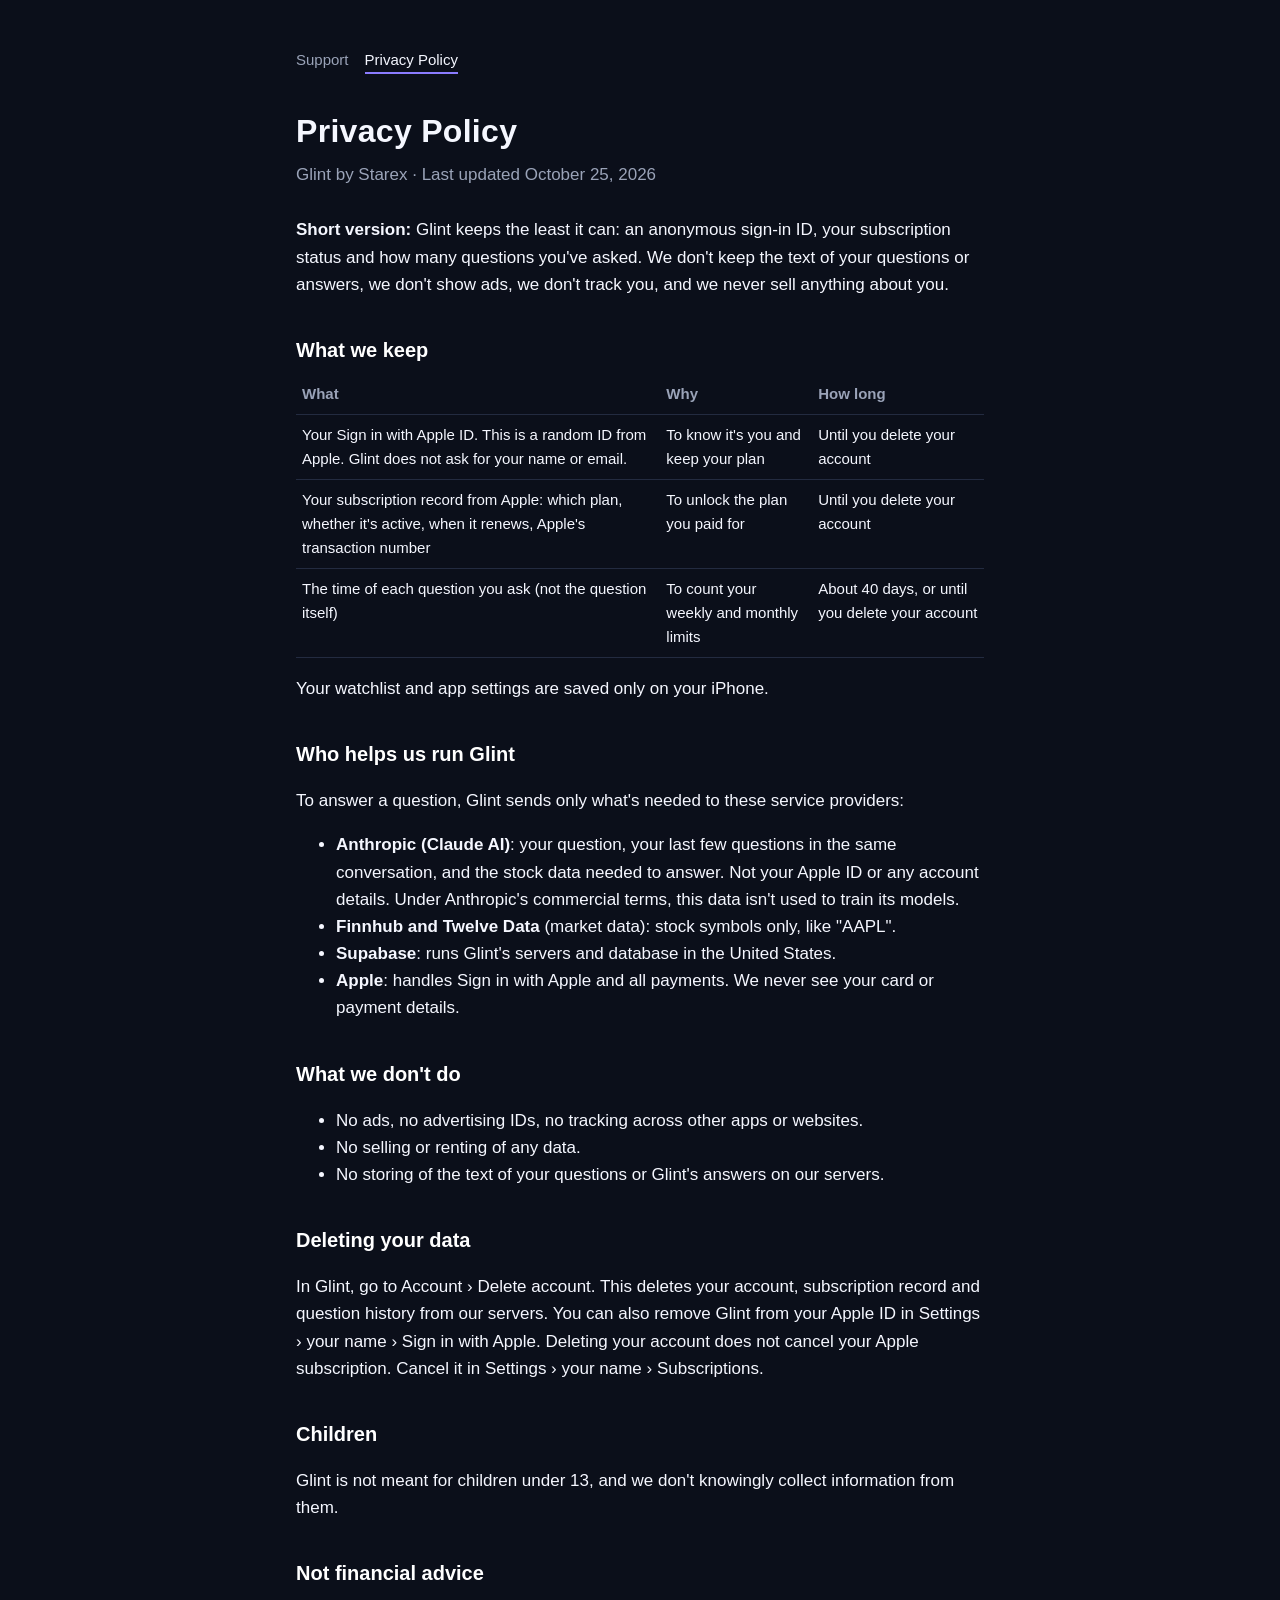
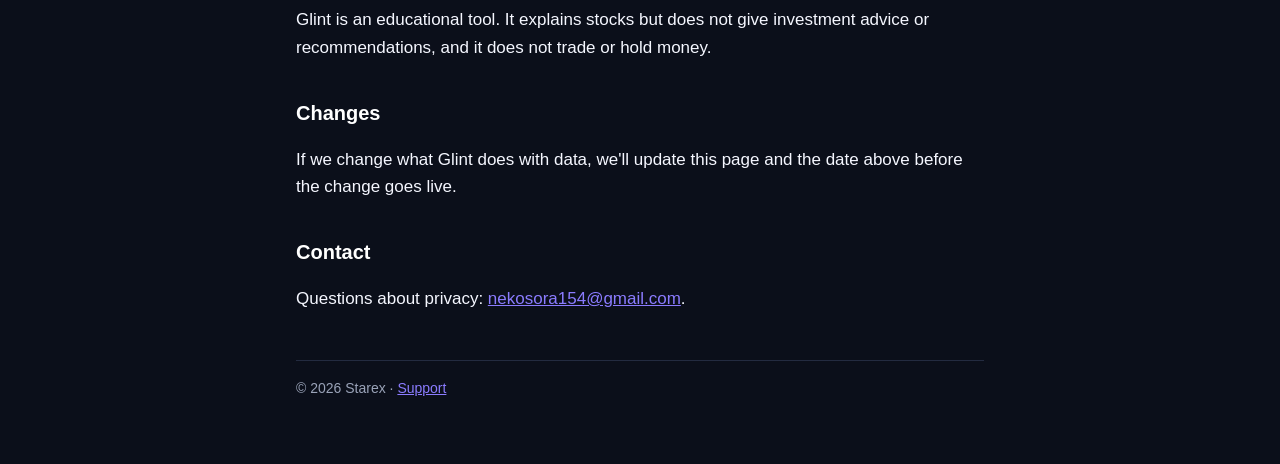
==== privacy.html @ 2c7f06db "Glint support page and privacy policy Co-Authored-By: Claude Opus 5.5 <noreply@anthropic.com>" ====
<!doctype html>
<html lang="en"><head><meta charset="utf-8"><meta name="viewport" content="width=device-width,initial-scale=1">
<title>Glint – Privacy Policy</title><link rel="stylesheet" href="style.css"><link rel="icon" href="icon.png"></head>
<body><main>
<nav><a href="./">Support</a><a class="on" href="privacy.html">Privacy Policy</a></nav>
<h1>Privacy Policy</h1>
<p class="sub">Glint by Starex · Last updated October 25, 2026</p>

<p><b>Short version:</b> Glint keeps the least it can: an anonymous sign-in ID, your subscription status and how many questions you've asked. We don't keep the text of your questions or answers, we don't show ads, we don't track you, and we never sell anything about you.</p>

<h2>What we keep</h2>
<table>
<tr><th>What</th><th>Why</th><th>How long</th></tr>
<tr><td>Your Sign in with Apple ID. This is a random ID from Apple. Glint does not ask for your name or email.</td><td>To know it's you and keep your plan</td><td>Until you delete your account</td></tr>
<tr><td>Your subscription record from Apple: which plan, whether it's active, when it renews, Apple's transaction number</td><td>To unlock the plan you paid for</td><td>Until you delete your account</td></tr>
<tr><td>The time of each question you ask (not the question itself)</td><td>To count your weekly and monthly limits</td><td>About 40 days, or until you delete your account</td></tr>
</table>
<p>Your watchlist and app settings are saved only on your iPhone.</p>

<h2>Who helps us run Glint</h2>
<p>To answer a question, Glint sends only what's needed to these service providers:</p>
<ul>
<li><b>Anthropic (Claude AI)</b>: your question, your last few questions in the same conversation, and the stock data needed to answer. Not your Apple ID or any account details. Under Anthropic's commercial terms, this data isn't used to train its models.</li>
<li><b>Finnhub and Twelve Data</b> (market data): stock symbols only, like "AAPL".</li>
<li><b>Supabase</b>: runs Glint's servers and database in the United States.</li>
<li><b>Apple</b>: handles Sign in with Apple and all payments. We never see your card or payment details.</li>
</ul>

<h2>What we don't do</h2>
<ul>
<li>No ads, no advertising IDs, no tracking across other apps or websites.</li>
<li>No selling or renting of any data.</li>
<li>No storing of the text of your questions or Glint's answers on our servers.</li>
</ul>

<h2>Deleting your data</h2>
<p>In Glint, go to Account › Delete account. This deletes your account, subscription record and question history from our servers. You can also remove Glint from your Apple ID in Settings › your name › Sign in with Apple. Deleting your account does not cancel your Apple subscription. Cancel it in Settings › your name › Subscriptions.</p>

<h2>Children</h2>
<p>Glint is not meant for children under 13, and we don't knowingly collect information from them.</p>

<h2>Not financial advice</h2>
<p>Glint is an educational tool. It explains stocks but does not give investment advice or recommendations, and it does not trade or hold money.</p>

<h2>Changes</h2>
<p>If we change what Glint does with data, we'll update this page and the date above before the change goes live.</p>

<h2>Contact</h2>
<p>Questions about privacy: <a href="mailto:nekosora154@gmail.com?subject=Glint%20privacy">nekosora154@gmail.com</a>.</p>

<footer>© 2026 Starex · <a href="./">Support</a></footer>
</main></body></html>
---- style.css ----
:root{--bg:#0b0f1a;--panel:#141a2a;--text:#f5f7ff;--muted:#9aa3b8;--violet:#8b7cff;--mint:#34d399;--line:#232b40}
*{box-sizing:border-box}
body{margin:0;background:var(--bg);color:var(--text);font:17px/1.6 -apple-system,BlinkMacSystemFont,"Segoe UI",Roboto,sans-serif}
main{max-width:720px;margin:0 auto;padding:48px 16px 64px}
header{display:flex;align-items:center;gap:14px;margin-bottom:8px}
header img{width:56px;height:56px;border-radius:13px}
h1{font-size:32px;margin:0;letter-spacing:.3px}
h2{font-size:20px;margin:36px 0 8px;color:#fff}
p,li{color:var(--text)}
.sub{color:var(--muted);margin:4px 0 28px}
a{color:var(--violet)}
nav{display:flex;gap:16px;margin-bottom:32px;font-size:15px}
nav a{color:var(--muted);text-decoration:none}nav a.on{color:var(--text);border-bottom:2px solid var(--violet)}
.card{background:var(--panel);border:1px solid var(--line);border-radius:14px;padding:16px 20px;margin:12px 0}
table{border-collapse:collapse;width:100%;font-size:15px}td,th{border-bottom:1px solid var(--line);padding:8px 6px;text-align:left;vertical-align:top}th{color:var(--muted);font-weight:600}
footer{margin-top:48px;color:var(--muted);font-size:14px;border-top:1px solid var(--line);padding-top:16px}
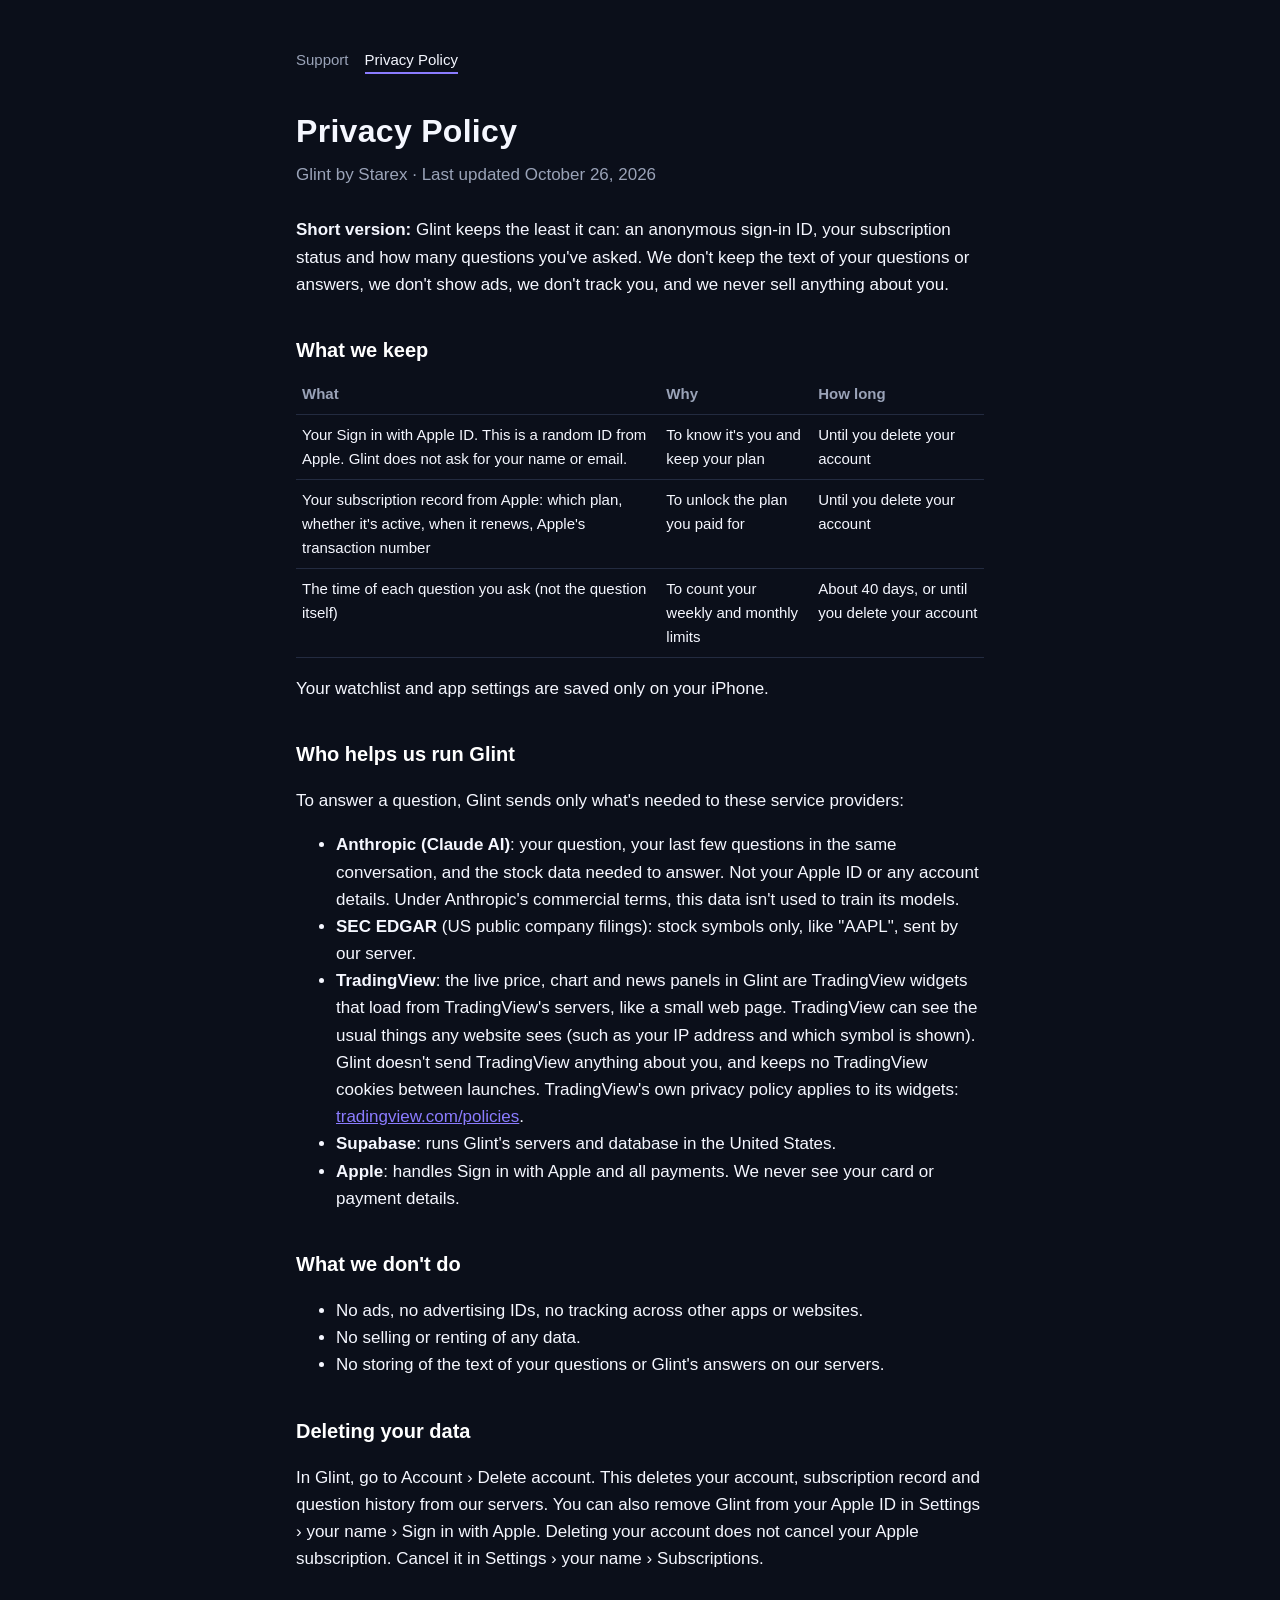
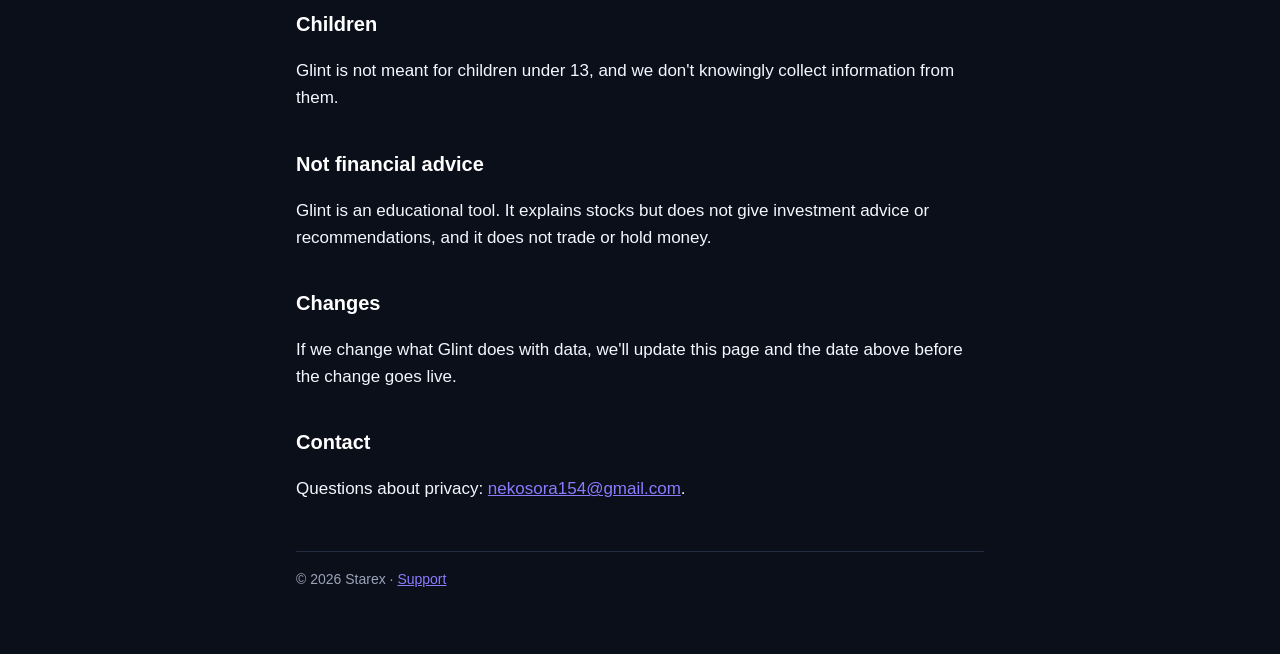
==== commit 1a3b1d3d: "Glint pages: TradingView + SEC data, new question limits Co-Authored-By: Claude Opus 5.5 <noreply@an" ====
--- a/privacy.html
+++ b/privacy.html
@@ -4,7 +4,7 @@
 <body><main>
 <nav><a href="./">Support</a><a class="on" href="privacy.html">Privacy Policy</a></nav>
 <h1>Privacy Policy</h1>
-<p class="sub">Glint by Starex · Last updated October 25, 2026</p>
+<p class="sub">Glint by Starex · Last updated October 26, 2026</p>
 
 <p><b>Short version:</b> Glint keeps the least it can: an anonymous sign-in ID, your subscription status and how many questions you've asked. We don't keep the text of your questions or answers, we don't show ads, we don't track you, and we never sell anything about you.</p>
 
@@ -21,7 +21,8 @@
 <p>To answer a question, Glint sends only what's needed to these service providers:</p>
 <ul>
 <li><b>Anthropic (Claude AI)</b>: your question, your last few questions in the same conversation, and the stock data needed to answer. Not your Apple ID or any account details. Under Anthropic's commercial terms, this data isn't used to train its models.</li>
-<li><b>Finnhub and Twelve Data</b> (market data): stock symbols only, like "AAPL".</li>
+<li><b>SEC EDGAR</b> (US public company filings): stock symbols only, like "AAPL", sent by our server.</li>
+<li><b>TradingView</b>: the live price, chart and news panels in Glint are TradingView widgets that load from TradingView's servers, like a small web page. TradingView can see the usual things any website sees (such as your IP address and which symbol is shown). Glint doesn't send TradingView anything about you, and keeps no TradingView cookies between launches. TradingView's own privacy policy applies to its widgets: <a href="https://www.tradingview.com/policies/">tradingview.com/policies</a>.</li>
 <li><b>Supabase</b>: runs Glint's servers and database in the United States.</li>
 <li><b>Apple</b>: handles Sign in with Apple and all payments. We never see your card or payment details.</li>
 </ul>
